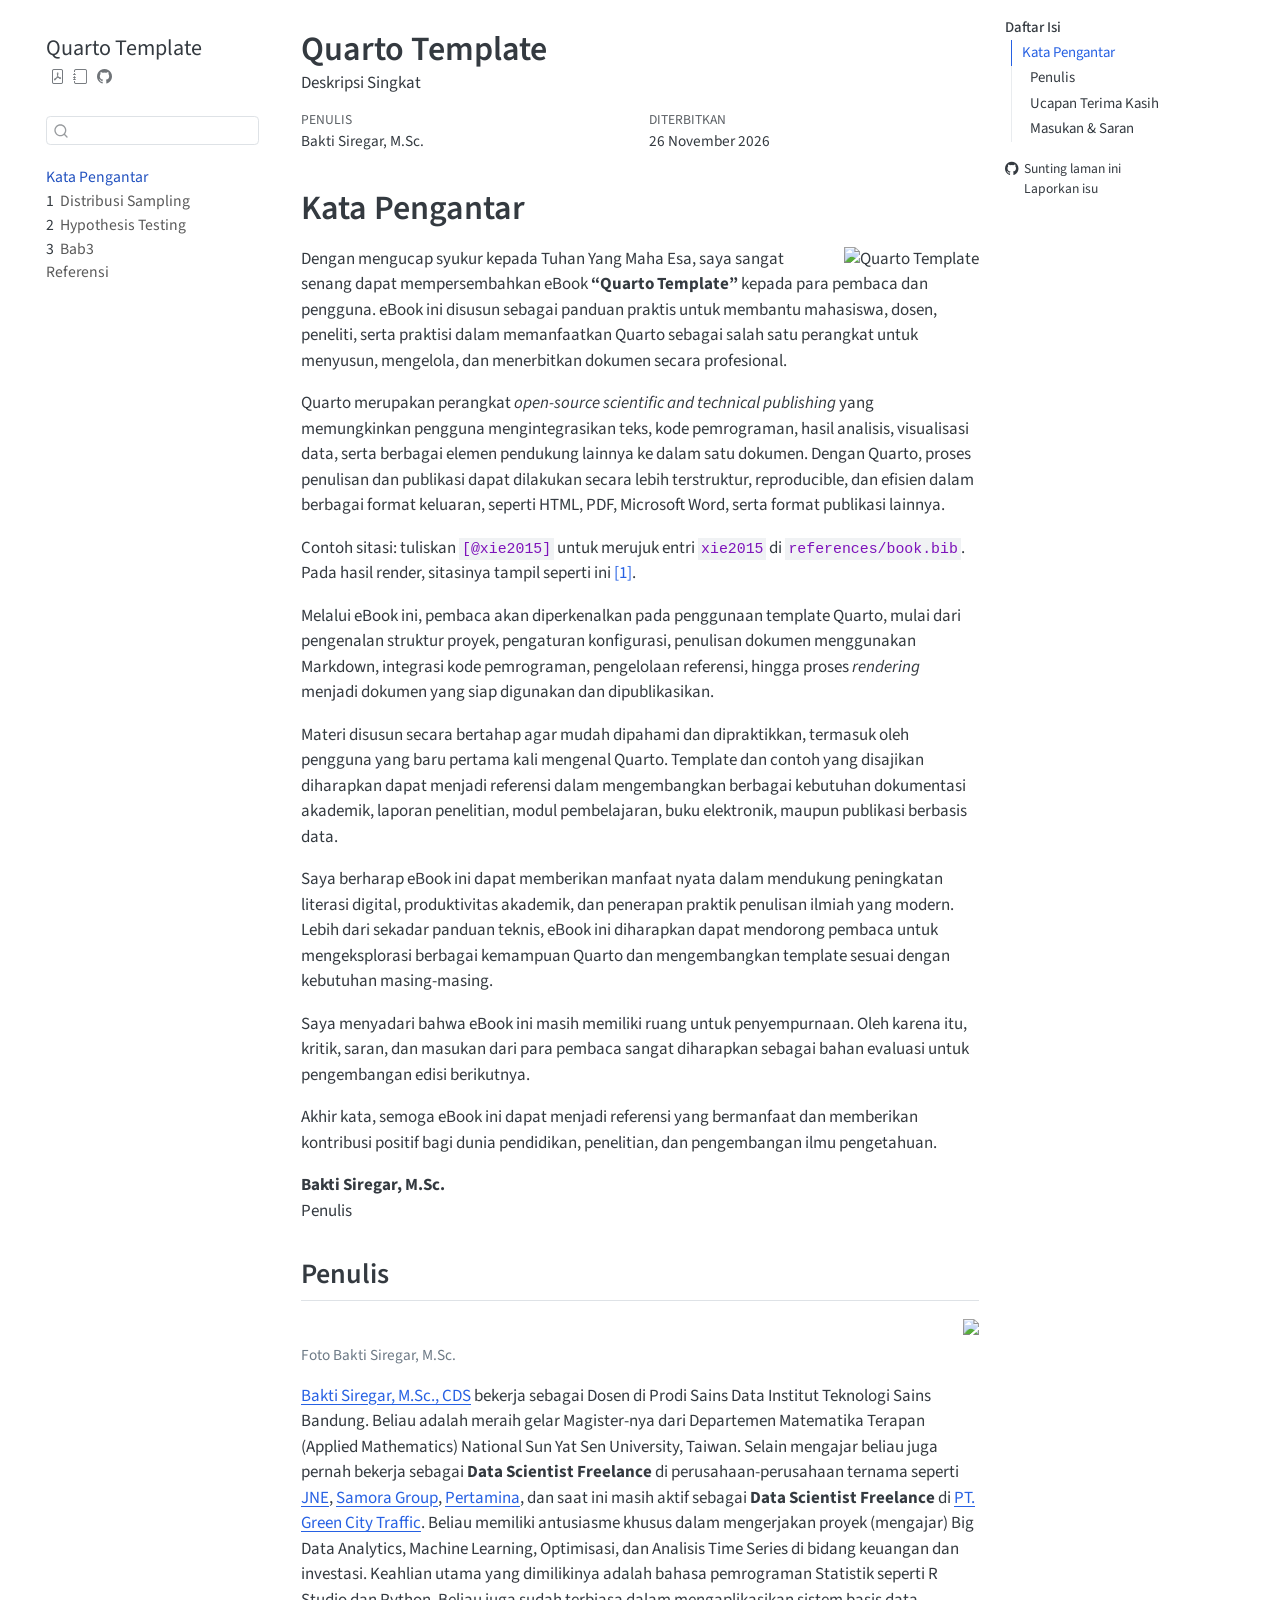
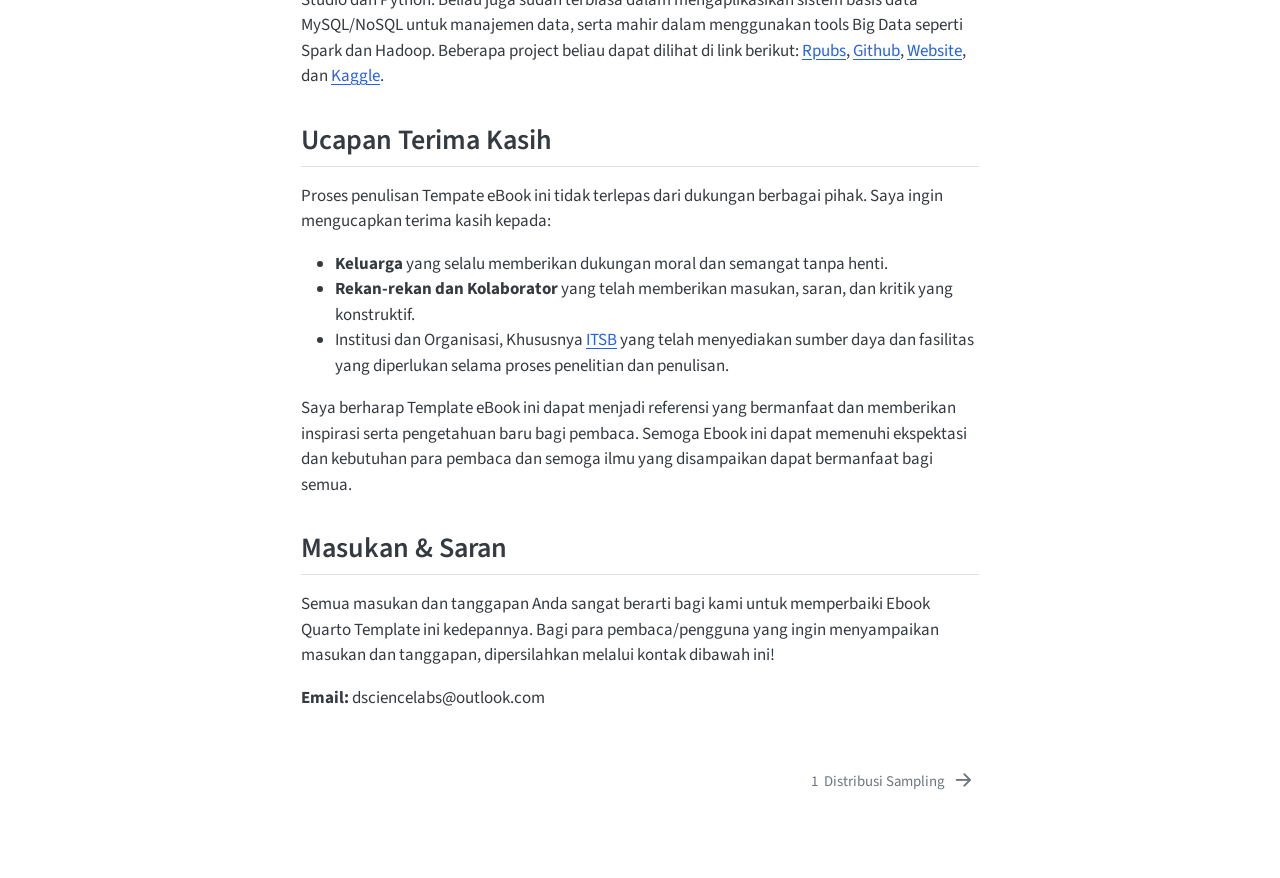
==== docs/index.html @ 347b462e "Update book content" ====
<!DOCTYPE html>
<html xmlns="http://www.w3.org/1999/xhtml" lang="id" xml:lang="id"><head>

<meta charset="utf-8">
<meta name="generator" content="quarto-1.11.9">

<meta name="viewport" content="width=device-width, initial-scale=1.0, user-scalable=yes">

<meta name="author" content="Bakti Siregar, M.Sc.">
<meta name="dcterms.date" content="2026-11-26">
<meta name="description" content="Deskripsi Singkat">

<title>Quarto Template</title>
<style>
/* Default styles provided by pandoc.
** See https://pandoc.org/MANUAL.html#variables-for-html for config info.
*/
span.smallcaps{font-variant: small-caps;}
div.columns{display: flex; gap: 1.5em;}
div.column{flex: auto;}
@media screen {
div.columns{gap: min(4vw, 1.5em);}
div.column{overflow-x: auto;}
}
div.hanging-indent{margin-left: 1.5em; text-indent: -1.5em;}
ul.task-list{list-style: none;}
ul.task-list li input[type="checkbox"] {
  width: 0.8em;
  margin: 0 0.8em 0.2em -1em; /* quarto-specific, see https://github.com/quarto-dev/quarto-cli/issues/4556 */ 
  vertical-align: middle;
}
/* CSS for citations */
div.csl-bib-body { }
div.csl-entry {
  clear: both;
  margin-bottom: 0em;
}
.hanging-indent div.csl-entry {
  margin-left:2em;
  text-indent:-2em;
}
div.csl-left-margin {
  min-width:2em;
  float:left;
}
div.csl-right-inline {
  margin-left:2em;
  padding-left:1em;
}
div.csl-indent {
  margin-left: 2em;
}</style>


<script src="site_libs/quarto-nav/quarto-nav.js"></script>
<script src="site_libs/quarto-nav/headroom.min.js"></script>
<script src="site_libs/clipboard/clipboard.min.js"></script>
<script src="site_libs/quarto-search/autocomplete.umd.js"></script>
<script src="site_libs/quarto-search/fuse.min.js"></script>
<script src="site_libs/quarto-search/quarto-search.js"></script>
<meta name="quarto:offset" content="./">
<link href="./chapters/bab-1.html" rel="next">
<script src="site_libs/quarto-html/quarto.js" type="module"></script>
<script src="site_libs/quarto-html/tabsets/tabsets.js" type="module"></script>
<script src="site_libs/quarto-html/scrollable-regions/scrollable-regions.js" type="module"></script>
<script src="site_libs/quarto-html/popper.min.js"></script>
<script src="site_libs/quarto-html/tippy.umd.min.js"></script>
<script src="site_libs/quarto-html/anchor.min.js"></script>
<link href="site_libs/quarto-html/tippy.css" rel="stylesheet">
<link href="site_libs/quarto-html/quarto-syntax-highlighting-63b5708e65d6cd79cd7618c58d0c21e7.css" rel="stylesheet" id="quarto-text-highlighting-styles">
<script src="site_libs/bootstrap/bootstrap.min.js"></script>
<link href="site_libs/bootstrap/bootstrap-icons.css" rel="stylesheet">
<link href="site_libs/bootstrap/bootstrap-8575377b15774f46c10fa1d7752ca172.min.css" rel="stylesheet" append-hash="true" id="quarto-bootstrap" data-mode="light">
<script id="quarto-search-options" type="application/json">{
  "location": "sidebar",
  "copy-button": false,
  "collapse-after": 3,
  "panel-placement": "start",
  "type": "textbox",
  "limit": 50,
  "keyboard-shortcut": [
    "f",
    "/",
    "s"
  ],
  "show-item-context": false,
  "language": {
    "search-no-results-text": "Tidak ada hasil",
    "search-matching-documents-text": "dokumen cocok",
    "search-copy-link-title": "Salin tautan untuk mencari",
    "search-hide-matches-text": "Sembunyikan kecocokan lainnya",
    "search-more-match-text": "kecocokan lainnya di dokumen ini",
    "search-more-matches-text": "kecocokan lainnya di dokumen ini",
    "search-clear-button-title": "Hapus",
    "search-text-placeholder": "",
    "search-detached-cancel-button-title": "Batal",
    "search-submit-button-title": "Kirim",
    "search-label": "Mencari"
  }
}</script>
<style>html{ scroll-behavior: smooth; }</style>
<meta name="author" content="Bakti Siregar, M.Sc.">


<link rel="stylesheet" href="assets/style.css">
</head>

<body class="nav-sidebar floating quarto-light"><a id="quarto-skip-link" class="visually-hidden-focusable" href="#quarto-document-content">Skip to main content</a>

<div id="quarto-search-results"></div>
  <header id="quarto-header" class="headroom fixed-top">
  <nav class="quarto-secondary-nav" aria-label="Bilah alat">
    <div class="container-fluid d-flex">
      <button type="button" class="quarto-btn-toggle btn" data-bs-toggle="collapse" role="button" data-bs-target=".quarto-sidebar-collapse-item" aria-controls="quarto-sidebar" aria-expanded="false" aria-label="Alihkan bilah sisi" onclick="if (window.quartoToggleHeadroom) { window.quartoToggleHeadroom(); }">
        <i class="bi bi-layout-text-sidebar-reverse"></i>
      </button>
        <nav class="quarto-page-breadcrumbs" aria-label="Jalur"><ol class="breadcrumb"><li class="breadcrumb-item"><a href="./index.html">Kata Pengantar</a></li></ol></nav>
        <a class="flex-grow-1" data-bs-toggle="collapse" data-bs-target=".quarto-sidebar-collapse-item" onclick="if (window.quartoToggleHeadroom) { window.quartoToggleHeadroom(); }">      
        </a>
      <button type="button" class="btn quarto-search-button" aria-label="Mencari" onclick="window.quartoOpenSearch();">
        <i class="bi bi-search"></i>
      </button>
    </div>
  </nav>
</header>
<!-- content -->
<div id="quarto-content" class="quarto-container page-columns page-rows-contents page-layout-article">
<!-- sidebar -->
  <nav id="quarto-sidebar" class="sidebar collapse collapse-horizontal quarto-sidebar-collapse-item sidebar-navigation floating overflow-auto" aria-label="Situs web">
    <div class="pt-lg-2 mt-2 text-left sidebar-header">
    <div class="sidebar-title mb-0 py-0">
      <a href="./">Quarto Template</a> 
        <div class="sidebar-tools-main tools-wide">
    <a href="./Quarto-Template.pdf" title="Pratinjau PDF" class="quarto-navigation-tool px-1" aria-label="Pratinjau PDF"><i class="bi bi-file-pdf"></i></a>
    <a href="./epub-reader.html" title="Pratinjau EPUB" class="quarto-navigation-tool px-1" aria-label="Pratinjau EPUB"><i class="bi bi-journal"></i></a>
    <a href="https://github.com/pakardata1/ebook-template-quarto.git" title="Kode Sumber" class="quarto-navigation-tool px-1" aria-label="Kode Sumber"><i class="bi bi-github"></i></a>
</div>
    </div>
      </div>
        <div class="mt-2 flex-shrink-0 align-items-center">
        <div class="sidebar-search">
        <div id="quarto-search" class="" title="Mencari"></div>
        </div>
        </div>
    <div class="sidebar-menu-container"> 
    <ul class="list-unstyled mt-1">
        <li class="sidebar-item">
  <div class="sidebar-item-container"> 
  <a href="./index.html" class="sidebar-item-text sidebar-link active">
 <span class="menu-text">Kata Pengantar</span></a>
  </div>
</li>
        <li class="sidebar-item">
  <div class="sidebar-item-container"> 
  <a href="./chapters/bab-1.html" class="sidebar-item-text sidebar-link">
 <span class="menu-text"><span class="chapter-number">1</span>&nbsp; <span class="chapter-title">Distribusi Sampling</span></span></a>
  </div>
</li>
        <li class="sidebar-item">
  <div class="sidebar-item-container"> 
  <a href="./chapters/bab-2.html" class="sidebar-item-text sidebar-link">
 <span class="menu-text"><span class="chapter-number">2</span>&nbsp; <span class="chapter-title">Hypothesis Testing</span></span></a>
  </div>
</li>
        <li class="sidebar-item">
  <div class="sidebar-item-container"> 
  <a href="./chapters/bab-3.html" class="sidebar-item-text sidebar-link">
 <span class="menu-text"><span class="chapter-number">3</span>&nbsp; <span class="chapter-title">Bab3</span></span></a>
  </div>
</li>
        <li class="sidebar-item">
  <div class="sidebar-item-container"> 
  <a href="./references/referensi.html" class="sidebar-item-text sidebar-link">
 <span class="menu-text">Referensi</span></a>
  </div>
</li>
    </ul>
    </div>
</nav>
<div id="quarto-sidebar-glass" class="quarto-sidebar-collapse-item" data-bs-toggle="collapse" data-bs-target=".quarto-sidebar-collapse-item"></div>
<!-- margin-sidebar -->
    <div id="quarto-margin-sidebar" class="sidebar margin-sidebar">
        <nav id="TOC" role="doc-toc" aria-labelledby="toc-title" class="toc-active">
    <h2 id="toc-title">Daftar Isi</h2>
   
  <ul>
  <li><a href="#kata-pengantar" id="toc-kata-pengantar" class="nav-link active" data-scroll-target="#kata-pengantar">Kata Pengantar</a>
  <ul class="collapse">
  <li><a href="#penulis" id="toc-penulis" class="nav-link" data-scroll-target="#penulis">Penulis</a></li>
  <li><a href="#ucapan-terima-kasih" id="toc-ucapan-terima-kasih" class="nav-link" data-scroll-target="#ucapan-terima-kasih">Ucapan Terima Kasih</a></li>
  <li><a href="#masukan-saran" id="toc-masukan-saran" class="nav-link" data-scroll-target="#masukan-saran">Masukan &amp; Saran</a></li>
  </ul></li>
  </ul>
<div class="toc-actions"><ul><li><a href="https://github.com/pakardata1/ebook-template-quarto.git/edit/main/index.qmd" class="toc-action"><i class="bi bi-github"></i>Sunting laman ini</a></li><li><a href="https://github.com/pakardata1/ebook-template-quarto.git/issues/new" class="toc-action"><i class="bi empty"></i>Laporkan isu</a></li></ul></div></nav>
    </div>
<!-- main -->
<main class="content" id="quarto-document-content" tabindex="-1">

<header id="title-block-header" class="quarto-title-block default">
<div class="quarto-title">
<h1 class="title">Quarto Template</h1>
</div>

<div>
  <div class="description">
    Deskripsi Singkat
  </div>
</div>


<div class="quarto-title-meta">

    <div>
    <div class="quarto-title-meta-heading">Penulis</div>
    <div class="quarto-title-meta-contents">
             <p>Bakti Siregar, M.Sc. </p>
          </div>
  </div>
    
    <div>
    <div class="quarto-title-meta-heading">Diterbitkan</div>
    <div class="quarto-title-meta-contents">
      <p class="date">26 November 2026</p>
    </div>
  </div>
  
    
  </div>
  


</header>



<section id="kata-pengantar" class="level1 unnumbered">
<h1 class="unnumbered">Kata Pengantar</h1><p><img src="images/Cover.png" title="Quarto Template" class="quarto-cover-image nolightbox img-fluid"></p>
<p>Dengan mengucap syukur kepada Tuhan Yang Maha Esa, saya sangat senang dapat mempersembahkan eBook <strong>“Quarto Template”</strong> kepada para pembaca dan pengguna. eBook ini disusun sebagai panduan praktis untuk membantu mahasiswa, dosen, peneliti, serta praktisi dalam memanfaatkan Quarto sebagai salah satu perangkat untuk menyusun, mengelola, dan menerbitkan dokumen secara profesional.</p>
<p>Quarto merupakan perangkat <em>open-source scientific and technical publishing</em> yang memungkinkan pengguna mengintegrasikan teks, kode pemrograman, hasil analisis, visualisasi data, serta berbagai elemen pendukung lainnya ke dalam satu dokumen. Dengan Quarto, proses penulisan dan publikasi dapat dilakukan secara lebih terstruktur, reproducible, dan efisien dalam berbagai format keluaran, seperti HTML, PDF, Microsoft Word, serta format publikasi lainnya.</p>
<p>Contoh sitasi: tuliskan <code>[@xie2015]</code> untuk merujuk entri <code>xie2015</code> di <code>references/book.bib</code>. Pada hasil render, sitasinya tampil seperti ini <span class="citation" data-cites="xie2015"><a href="references/referensi.html#ref-xie2015" role="doc-biblioref">[1]</a></span>.</p>
<p>Melalui eBook ini, pembaca akan diperkenalkan pada penggunaan template Quarto, mulai dari pengenalan struktur proyek, pengaturan konfigurasi, penulisan dokumen menggunakan Markdown, integrasi kode pemrograman, pengelolaan referensi, hingga proses <em>rendering</em> menjadi dokumen yang siap digunakan dan dipublikasikan.</p>
<p>Materi disusun secara bertahap agar mudah dipahami dan dipraktikkan, termasuk oleh pengguna yang baru pertama kali mengenal Quarto. Template dan contoh yang disajikan diharapkan dapat menjadi referensi dalam mengembangkan berbagai kebutuhan dokumentasi akademik, laporan penelitian, modul pembelajaran, buku elektronik, maupun publikasi berbasis data.</p>
<p>Saya berharap eBook ini dapat memberikan manfaat nyata dalam mendukung peningkatan literasi digital, produktivitas akademik, dan penerapan praktik penulisan ilmiah yang modern. Lebih dari sekadar panduan teknis, eBook ini diharapkan dapat mendorong pembaca untuk mengeksplorasi berbagai kemampuan Quarto dan mengembangkan template sesuai dengan kebutuhan masing-masing.</p>
<p>Saya menyadari bahwa eBook ini masih memiliki ruang untuk penyempurnaan. Oleh karena itu, kritik, saran, dan masukan dari para pembaca sangat diharapkan sebagai bahan evaluasi untuk pengembangan edisi berikutnya.</p>
<p>Akhir kata, semoga eBook ini dapat menjadi referensi yang bermanfaat dan memberikan kontribusi positif bagi dunia pendidikan, penelitian, dan pengembangan ilmu pengetahuan.</p>
<p><strong>Bakti Siregar, M.Sc.</strong><br>
Penulis</p>
<section id="penulis" class="level2">
<h2 class="anchored" data-anchor-id="penulis">Penulis</h2>
<div class="quarto-figure quarto-figure-right">
<figure class="figure">
<p><img src="images/author/Bakti.png" class="author-portrait img-fluid figure-img" style="width:1.5in"></p>
<figcaption>Foto Bakti Siregar, M.Sc.</figcaption>
</figure>
</div>
<p><strong><a href="https://www.linkedin.com/in/dsciencelabs/">Bakti Siregar, M.Sc., CDS</a></strong> bekerja sebagai Dosen di Prodi Sains Data Institut Teknologi Sains Bandung. Beliau adalah meraih gelar Magister-nya dari Departemen Matematika Terapan (Applied Mathematics) National Sun Yat Sen University, Taiwan. Selain mengajar beliau juga pernah bekerja sebagai <strong>Data Scientist Freelance</strong> di perusahaan-perusahaan ternama seperti <a href="https://www.jne.co.id/id/beranda">JNE</a>, <a href="https://www.samoragroup.co.id/home/en">Samora Group</a>, <a href="https://www.pertamina.com/">Pertamina</a>, dan saat ini masih aktif sebagai <strong>Data Scientist Freelance</strong> di <a href="PT. Green City Traffic">PT. Green City Traffic</a>. Beliau memiliki antusiasme khusus dalam mengerjakan proyek (mengajar) Big Data Analytics, Machine Learning, Optimisasi, dan Analisis Time Series di bidang keuangan dan investasi. Keahlian utama yang dimilikinya adalah bahasa pemrograman Statistik seperti R Studio dan Python. Beliau juga sudah terbiasa dalam mengaplikasikan sistem basis data MySQL/NoSQL untuk manajemen data, serta mahir dalam menggunakan tools Big Data seperti Spark dan Hadoop. Beberapa project beliau dapat dilihat di link berikut: <a href="https://rpubs.com/dsciencelabs">Rpubs</a>, <a href="https://github.com/dsciencelabs">Github</a>, <a href="https://dsciencelabs.github.io/web/index.html">Website</a>, dan <a href="https://www.kaggle.com/baktisiregar/code">Kaggle</a>.</p>
</section>
<section id="ucapan-terima-kasih" class="level2">
<h2 class="anchored" data-anchor-id="ucapan-terima-kasih">Ucapan Terima Kasih</h2>
<p>Proses penulisan Tempate eBook ini tidak terlepas dari dukungan berbagai pihak. Saya ingin mengucapkan terima kasih kepada:</p>
<ul>
<li><strong>Keluarga</strong> yang selalu memberikan dukungan moral dan semangat tanpa henti.</li>
<li><strong>Rekan-rekan dan Kolaborator</strong> yang telah memberikan masukan, saran, dan kritik yang konstruktif.</li>
<li>Institusi dan Organisasi, Khususnya <strong><a href="https://itsb.ac.id/">ITSB</a></strong> yang telah menyediakan sumber daya dan fasilitas yang diperlukan selama proses penelitian dan penulisan.</li>
</ul>
<p>Saya berharap Template eBook ini dapat menjadi referensi yang bermanfaat dan memberikan inspirasi serta pengetahuan baru bagi pembaca. Semoga Ebook ini dapat memenuhi ekspektasi dan kebutuhan para pembaca dan semoga ilmu yang disampaikan dapat bermanfaat bagi semua.</p>
</section>
<section id="masukan-saran" class="level2">
<h2 class="anchored" data-anchor-id="masukan-saran">Masukan &amp; Saran</h2>
<p>Semua masukan dan tanggapan Anda sangat berarti bagi kami untuk memperbaiki Ebook Quarto Template ini kedepannya. Bagi para pembaca/pengguna yang ingin menyampaikan masukan dan tanggapan, dipersilahkan melalui kontak dibawah ini!</p>
<p><strong>Email:</strong> dsciencelabs@outlook.com</p>


<div id="refs" class="references csl-bib-body" data-entry-spacing="0" role="list" style="display: none">
<div id="ref-xie2015" class="csl-entry" role="listitem">
<div class="csl-left-margin">[1] </div><div class="csl-right-inline">Y. Xie, <em><a href="http://yihui.name/knitr/">Dynamic Documents with <span>R</span> and knitr</a></em>, 2nd ed. Boca Raton, Florida: Chapman; Hall/CRC, 2015.</div>
</div>
</div>
</section>
</section>

</main> <!-- /main -->
<script>

document.querySelectorAll('a[href^="http://"], a[href^="https://"]').forEach((link) => {

  if (link.classList.contains("quarto-navigation-tool")) {

    return;

  }



  window.tippy(link, {

    content: link.href,

    placement: "top",

    maxWidth: 480,

  });

});

</script>

<script id="quarto-html-after-body" type="application/javascript">
  window.document.addEventListener("DOMContentLoaded", function (event) {
    const icon = "";
    const anchorJS = new window.AnchorJS();
    anchorJS.options = {
      placement: 'right',
      icon: icon
    };
    anchorJS.add('.anchored');
    const isCodeAnnotation = (el) => {
      for (const clz of el.classList) {
        if (clz.startsWith('code-annotation-')) {                     
          return true;
        }
      }
      return false;
    }
    const onCopySuccess = function(e) {
      // button target
      const button = e.trigger;
      // don't keep focus
      button.blur();
      // flash "checked"
      button.classList.add('code-copy-button-checked');
      var currentTitle = button.getAttribute("title");
      button.setAttribute("title", "Disalin!");
      let tooltip;
      if (window.bootstrap) {
        button.setAttribute("data-bs-toggle", "tooltip");
        button.setAttribute("data-bs-placement", "left");
        button.setAttribute("data-bs-title", "Disalin!");
        tooltip = new bootstrap.Tooltip(button, 
          { trigger: "manual", 
            customClass: "code-copy-button-tooltip",
            offset: [0, -8]});
        tooltip.show();    
      }
      setTimeout(function() {
        if (tooltip) {
          tooltip.hide();
          button.removeAttribute("data-bs-title");
          button.removeAttribute("data-bs-toggle");
          button.removeAttribute("data-bs-placement");
        }
        button.setAttribute("title", currentTitle);
        button.classList.remove('code-copy-button-checked');
      }, 1000);
      // clear code selection
      e.clearSelection();
    }
    const getTextToCopy = function(trigger) {
      const outerScaffold = trigger.parentElement.cloneNode(true);
      const codeEl = outerScaffold.querySelector('code');
      for (const childEl of codeEl.children) {
        if (isCodeAnnotation(childEl)) {
          childEl.remove();
        }
      }
      return codeEl.innerText;
    }
    const clipboard = new window.ClipboardJS('.code-copy-button:not([data-in-quarto-modal])', {
      text: getTextToCopy
    });
    clipboard.on('success', onCopySuccess);
    if (window.document.getElementById('quarto-embedded-source-code-modal')) {
      const clipboardModal = new window.ClipboardJS('.code-copy-button[data-in-quarto-modal]', {
        text: getTextToCopy,
        container: window.document.getElementById('quarto-embedded-source-code-modal')
      });
      clipboardModal.on('success', onCopySuccess);
    }
      var localhostRegex = new RegExp(/^(?:http|https):\/\/localhost\:?[0-9]*\//);
      var mailtoRegex = new RegExp(/^mailto:/);
        var filterRegex = new RegExp('/' + window.location.host + '/');
      const newWindowLabel = "(opens in a new tab)";
      const newWindowNoteId = "quarto-ext-newwindow-label";
      // Links reference one hidden label through aria-describedby, so the
      // announcement never changes their accessible name.
      var describeNewWindow = (link) => {
        if (!window.document.getElementById(newWindowNoteId)) {
          var newWindowNote = window.document.createElement("span");
          newWindowNote.id = newWindowNoteId;
          newWindowNote.hidden = true;
          newWindowNote.textContent = newWindowLabel;
          window.document.body.appendChild(newWindowNote);
        }
        var describedBy = (link.getAttribute("aria-describedby") || "").split(/\s+/).filter(Boolean);
        if (!describedBy.includes(newWindowNoteId)) {
          describedBy.push(newWindowNoteId);
          link.setAttribute("aria-describedby", describedBy.join(" "));
        }
      }
      var isInternal = (href) => {
          return filterRegex.test(href) || localhostRegex.test(href) || mailtoRegex.test(href);
      }
      // Inspect non-navigation links and adorn them if external
      window.quartoDecorateExternalLinks = function (root) {
     var links = (root || window.document).querySelectorAll('a[href]:not(.nav-link):not(.navbar-brand):not(.toc-action):not(.sidebar-link):not(.sidebar-item-toggle):not(.pagination-link):not(.no-external):not([aria-hidden]):not(.dropdown-item):not(.quarto-navigation-tool):not(.about-link)');
      for (var i=0; i<links.length; i++) {
        const link = links[i];
        if (!isInternal(link.href)) {
          // undo the damage that might have been done by quarto-nav.js in the case of
          // links that we want to consider external
          if (link.dataset.originalHref !== undefined) {
            link.href = link.dataset.originalHref;
          }
            // target, if specified
            link.setAttribute("target", "_blank");
            if (link.getAttribute("rel") === null) {
              link.setAttribute("rel", "noopener");
            }
            describeNewWindow(link);
          if (!link.classList.contains('no-external-icon')) {
          }
        }
      }
      };
      window.quartoDecorateExternalLinks(window.document);
    // Esc closes the popup (WCAG 1.4.13) and focus leaving both trigger and
    // popup closes it (WCAG 2.4.11); tippy handles neither for interactive popups.
    const hideOnEscAndFocusOut = {
      name: 'hideOnEscAndFocusOut',
      defaultValue: true,
      fn(instance) {
        const dismiss = () => {
          // A show scheduled by the trigger delay would otherwise reopen it
          instance.clearDelayTimeouts();
          instance.hide();
        };
        const onKeyDown = (event) => {
          if (event.key !== 'Escape') {
            return;
          }
          // Keep Esc from also reaching page handlers (e.g. reveal.js overview),
          // except an open reveal.js slide menu, which Esc should close too.
          // The menu handles keys only when its keyboard option is on.
          const menuHandlesEsc = window.Reveal?.getPlugin?.('menu')?.isOpen() &&
            window.Reveal.getConfig().menu?.keyboard !== false;
          if (!menuHandlesEsc) {
            event.stopPropagation();
          }
          if (instance.popper.contains(window.document.activeElement)) {
            // Disabled while refocusing so the focus trigger does not reopen it
            instance.disable();
            instance.reference.focus();
            instance.enable();
          }
          dismiss();
        };
        const onFocusOut = (event) => {
          const target = event.relatedTarget;
          if (target && !instance.reference.contains(target) &&
              !instance.popper.contains(target)) {
            dismiss();
          }
        };
        // On the trigger too: a click trigger (code-annotations: select) has no
        // blur handling. Attached for the instance's lifetime so leaving the
        // trigger also cancels a show still pending on the trigger delay.
        instance.reference.addEventListener('focusout', onFocusOut);
        return {
          onShow() {
            window.document.addEventListener('keydown', onKeyDown, true);
            instance.popper.addEventListener('focusout', onFocusOut);
          },
          onHide() {
            window.document.removeEventListener('keydown', onKeyDown, true);
            instance.popper.removeEventListener('focusout', onFocusOut);
          },
          onDestroy() {
            instance.reference.removeEventListener('focusout', onFocusOut);
          },
        };
      },
    };
    function tippyHover(el, contentFn, onTriggerFn, onUntriggerFn) {
      const config = {
        allowHTML: true,
        maxWidth: 500,
        delay: 100,
        arrow: false,
        appendTo: function(el) {
            return el.parentElement;
        },
        interactive: true,
        interactiveBorder: 10,
        theme: 'quarto',
        placement: 'bottom-start',
        plugins: [hideOnEscAndFocusOut],
      };
      if (contentFn) {
        config.content = contentFn;
      }
      if (onTriggerFn) {
        config.onTrigger = onTriggerFn;
      }
      if (onUntriggerFn) {
        config.onUntrigger = onUntriggerFn;
      }
      window.tippy(el, config); 
    }
    const noterefs = window.document.querySelectorAll('a[role="doc-noteref"]');
    for (var i=0; i<noterefs.length; i++) {
      const ref = noterefs[i];
      tippyHover(ref, function() {
        // use id or data attribute instead here
        let href = ref.getAttribute('data-footnote-href') || ref.getAttribute('href');
        try { href = new URL(href).hash; } catch {}
        const id = href.replace(/^#\/?/, "");
        const note = window.document.getElementById(id);
        if (note) {
          return note.innerHTML;
        } else {
          return "";
        }
      });
    }
    const xrefs = window.document.querySelectorAll('a.quarto-xref');
    const processXRef = (id, note) => {
      // Strip column container classes
      const stripColumnClz = (el) => {
        el.classList.remove("page-full", "page-columns");
        if (el.children) {
          for (const child of el.children) {
            stripColumnClz(child);
          }
        }
      }
      stripColumnClz(note)
      if (id === null || id.startsWith('sec-')) {
        // Special case sections, only their first couple elements
        const container = document.createElement("div");
        if (note.children && note.children.length > 2) {
          container.appendChild(note.children[0].cloneNode(true));
          for (let i = 1; i < note.children.length; i++) {
            const child = note.children[i];
            if (child.tagName === "P" && child.innerText === "") {
              continue;
            } else {
              container.appendChild(child.cloneNode(true));
              break;
            }
          }
          if (window.Quarto?.typesetMath) {
            window.Quarto.typesetMath(container);
          }
          return container.innerHTML
        } else {
          if (window.Quarto?.typesetMath) {
            window.Quarto.typesetMath(note);
          }
          return note.innerHTML;
        }
      } else {
        // Remove any anchor links if they are present
        const anchorLink = note.querySelector('a.anchorjs-link');
        if (anchorLink) {
          anchorLink.remove();
        }
        if (window.Quarto?.typesetMath) {
          window.Quarto.typesetMath(note);
        }
        if (note.classList.contains("callout")) {
          return note.outerHTML;
        } else {
          return note.innerHTML;
        }
      }
    }
    for (var i=0; i<xrefs.length; i++) {
      const xref = xrefs[i];
      tippyHover(xref, undefined, function(instance) {
        instance.disable();
        let url = xref.getAttribute('href');
        let hash = undefined; 
        if (url.startsWith('#')) {
          hash = url;
        } else {
          try { hash = new URL(url).hash; } catch {}
        }
        if (hash) {
          const id = hash.replace(/^#\/?/, "");
          const note = window.document.getElementById(id);
          if (note !== null) {
            try {
              const html = processXRef(id, note.cloneNode(true));
              instance.setContent(html);
            } finally {
              instance.enable();
              instance.show();
            }
          } else {
            // See if we can fetch this
            fetch(url.split('#')[0])
            .then(res => res.text())
            .then(html => {
              const parser = new DOMParser();
              const htmlDoc = parser.parseFromString(html, "text/html");
              const note = htmlDoc.getElementById(id);
              if (note !== null) {
                const html = processXRef(id, note);
                instance.setContent(html);
              } 
            }).finally(() => {
              instance.enable();
              instance.show();
            });
          }
        } else {
          // See if we can fetch a full url (with no hash to target)
          // This is a special case and we should probably do some content thinning / targeting
          fetch(url)
          .then(res => res.text())
          .then(html => {
            const parser = new DOMParser();
            const htmlDoc = parser.parseFromString(html, "text/html");
            const note = htmlDoc.querySelector('main.content');
            if (note !== null) {
              // This should only happen for chapter cross references
              // (since there is no id in the URL)
              // remove the first header
              if (note.children.length > 0 && note.children[0].tagName === "HEADER") {
                note.children[0].remove();
              }
              const html = processXRef(null, note);
              instance.setContent(html);
            } 
          }).finally(() => {
            instance.enable();
            instance.show();
          });
        }
      }, function(instance) {
      });
    }
        let selectedAnnoteEl;
        const selectorForAnnotation = ( cell, annotation) => {
          let cellAttr = 'data-code-cell="' + cell + '"';
          let lineAttr = 'data-code-annotation="' +  annotation + '"';
          const selector = 'span[' + cellAttr + '][' + lineAttr + ']';
          return selector;
        }
        const selectCodeLines = (annoteEl) => {
          const doc = window.document;
          const targetCell = annoteEl.getAttribute("data-target-cell");
          const targetAnnotation = annoteEl.getAttribute("data-target-annotation");
          const annoteSpan = window.document.querySelector(selectorForAnnotation(targetCell, targetAnnotation));
          const lines = annoteSpan.getAttribute("data-code-lines").split(",");
          const lineIds = lines.map((line) => {
            return targetCell + "-" + line;
          })
          // Each band is positioned against its own containing block, which is
          // not the offsetParent of the lines, so place it from client rects.
          const placeBand = (band, firstEl, lastEl, codeBlock) => {
            const container = band.offsetParent;
            if (container === null) {
              return;
            }
            const containerRect = container.getBoundingClientRect();
            // Reveal.js scales slides with a transform, so convert client
            // pixels back to the CSS pixels of the container.
            const scale = containerRect.height / container.offsetHeight || 1;
            const firstRect = firstEl.getBoundingClientRect();
            const lastRect = lastEl.getBoundingClientRect();
            const top = (firstRect.top - containerRect.top) / scale - container.clientTop + container.scrollTop;
            const height = (lastRect.bottom - firstRect.top) / scale;
            band.style.top = top - 2 + "px";
            band.style.height = height + 4 + "px";
            if (codeBlock) {
              // Without the copy button wrapper, the containing block is wider
              // than the code block, so span the code block explicitly.
              const blockRect = codeBlock.getBoundingClientRect();
              band.style.left = (blockRect.left - containerRect.left) / scale - container.clientLeft + container.scrollLeft + "px";
              band.style.width = blockRect.width / scale + "px";
            }
          };
          if (lineIds.length > 0) {
            const el = window.document.getElementById(lineIds[0]);
            const lastEl = window.document.getElementById(lineIds[lineIds.length - 1]);
            const parent = el.parentElement.parentElement;
            // cook up a div (if necessary) and position it
            let div = window.document.getElementById("code-annotation-line-highlight");
            if (div === null) {
              div = window.document.createElement("div");
              div.setAttribute("id", "code-annotation-line-highlight");
              div.style.position = 'absolute';
              parent.appendChild(div);
            }
            placeBand(div, el, lastEl, parent.closest("div.sourceCode") || parent);
            let gutterDiv = window.document.getElementById("code-annotation-line-highlight-gutter");
            if (gutterDiv === null) {
              gutterDiv = window.document.createElement("div");
              gutterDiv.setAttribute("id", "code-annotation-line-highlight-gutter");
              gutterDiv.style.position = 'absolute';
              const codeCell = window.document.getElementById(targetCell);
              const gutter = codeCell.querySelector('.code-annotation-gutter');
              gutter.appendChild(gutterDiv);
            }
            placeBand(gutterDiv, el, lastEl);
            selectedAnnoteEl = annoteEl;
          }
        };
        const unselectCodeLines = () => {
          const elementsIds = ["code-annotation-line-highlight", "code-annotation-line-highlight-gutter"];
          elementsIds.forEach((elId) => {
            const div = window.document.getElementById(elId);
            if (div) {
              div.remove();
            }
          });
          selectedAnnoteEl = undefined;
        };
          // Handle positioning of the toggle
      window.addEventListener(
        "resize",
        throttle(() => {
          elRect = undefined;
          if (selectedAnnoteEl) {
            selectCodeLines(selectedAnnoteEl);
          }
        }, 10)
      );
      function throttle(fn, ms) {
      let throttle = false;
      let timer;
        return (...args) => {
          if(!throttle) { // first call gets through
              fn.apply(this, args);
              throttle = true;
          } else { // all the others get throttled
              if(timer) clearTimeout(timer); // cancel #2
              timer = setTimeout(() => {
                fn.apply(this, args);
                timer = throttle = false;
              }, ms);
          }
        };
      }
        // Attach click handler to the DT
        const annoteDls = window.document.querySelectorAll('dt[data-target-cell]');
        for (const annoteDlNode of annoteDls) {
          annoteDlNode.addEventListener('click', (event) => {
            const clickedEl = event.target;
            if (clickedEl !== selectedAnnoteEl) {
              unselectCodeLines();
              const activeEl = window.document.querySelector('dt[data-target-cell].code-annotation-active');
              if (activeEl) {
                activeEl.classList.remove('code-annotation-active');
              }
              selectCodeLines(clickedEl);
              clickedEl.classList.add('code-annotation-active');
            } else {
              // Unselect the line
              unselectCodeLines();
              clickedEl.classList.remove('code-annotation-active');
            }
          });
        }
    const findCites = (el) => {
      const parentEl = el.parentElement;
      if (parentEl) {
        const cites = parentEl.dataset.cites;
        if (cites) {
          return {
            el,
            cites: cites.split(' ')
          };
        } else {
          return findCites(el.parentElement)
        }
      } else {
        return undefined;
      }
    };
    var bibliorefs = window.document.querySelectorAll('a[role="doc-biblioref"]');
    for (var i=0; i<bibliorefs.length; i++) {
      const ref = bibliorefs[i];
      const citeInfo = findCites(ref);
      if (citeInfo) {
        tippyHover(citeInfo.el, function() {
          var popup = window.document.createElement('div');
          citeInfo.cites.forEach(function(cite) {
            var citeDiv = window.document.createElement('div');
            citeDiv.classList.add('hanging-indent');
            citeDiv.classList.add('csl-entry');
            var biblioDiv = window.document.getElementById('ref-' + cite);
            if (biblioDiv) {
              citeDiv.innerHTML = biblioDiv.innerHTML;
            }
            popup.appendChild(citeDiv);
          });
          return popup.innerHTML;
        });
      }
    }
  });
  </script>
  <script type="application/javascript">
  window.quartoScrollableRegionsLabels = {"code":"Kode yang dapat digulir","output":"Keluaran yang dapat digulir"};
  </script>
<nav class="page-navigation" aria-label="Halaman">
  <div class="nav-page nav-page-previous">
  </div>
  <div class="nav-page nav-page-next">
      <a href="./chapters/bab-1.html" class="pagination-link" aria-label="Distribusi Sampling">
        <span class="nav-page-text"><span class="chapter-number">1</span>&nbsp; <span class="chapter-title">Distribusi Sampling</span></span> <i class="bi bi-arrow-right-short"></i>
      </a>
  </div>
</nav>
</div> <!-- /content -->




<footer class="footer"><div class="nav-footer"><div class="nav-footer-center"><div class="toc-actions d-sm-block d-md-none"><ul><li><a href="https://github.com/pakardata1/ebook-template-quarto.git/edit/main/index.qmd" class="toc-action"><i class="bi bi-github"></i>Sunting laman ini</a></li><li><a href="https://github.com/pakardata1/ebook-template-quarto.git/issues/new" class="toc-action"><i class="bi empty"></i>Laporkan isu</a></li></ul></div></div></div></footer><script src="site_libs/quarto-html/zenscroll-min.js"></script>
</body></html>
---- docs/site_libs/quarto-html/quarto-syntax-highlighting-63b5708e65d6cd79cd7618c58d0c21e7.css ----
/* quarto syntax highlight colors */
:root {
  --quarto-hl-ot-color: #003B4F;
  --quarto-hl-at-color: #657422;
  --quarto-hl-ss-color: #20794D;
  --quarto-hl-an-color: #5E5E5E;
  --quarto-hl-fu-color: #4758AB;
  --quarto-hl-st-color: #20794D;
  --quarto-hl-cf-color: #003B4F;
  --quarto-hl-op-color: #5E5E5E;
  --quarto-hl-er-color: #AD0000;
  --quarto-hl-bn-color: #AD0000;
  --quarto-hl-al-color: #AD0000;
  --quarto-hl-va-color: #111111;
  --quarto-hl-bu-color: inherit;
  --quarto-hl-ex-color: inherit;
  --quarto-hl-pp-color: #AD0000;
  --quarto-hl-in-color: #5E5E5E;
  --quarto-hl-vs-color: #20794D;
  --quarto-hl-wa-color: #5E5E5E;
  --quarto-hl-do-color: #5E5E5E;
  --quarto-hl-im-color: #00769E;
  --quarto-hl-ch-color: #20794D;
  --quarto-hl-dt-color: #AD0000;
  --quarto-hl-fl-color: #AD0000;
  --quarto-hl-co-color: #5E5E5E;
  --quarto-hl-cv-color: #5E5E5E;
  --quarto-hl-cn-color: #8f5902;
  --quarto-hl-sc-color: #5E5E5E;
  --quarto-hl-dv-color: #AD0000;
  --quarto-hl-kw-color: #003B4F;
}

/* other quarto variables */
:root {
  --quarto-font-monospace: SFMono-Regular, Menlo, Monaco, Consolas, "Liberation Mono", "Courier New", monospace;
}

/* syntax highlight based on Pandoc's rules */
pre > code.sourceCode > span {
  color: #003B4F;
}

code.sourceCode > span {
  color: #003B4F;
}

div.sourceCode,
div.sourceCode pre.sourceCode {
  color: #003B4F;
}

/* Normal */
code span {
  color: #003B4F;
}

/* Alert */
code span.al {
  color: #AD0000;
  font-style: inherit;
}

/* Annotation */
code span.an {
  color: #5E5E5E;
  font-style: inherit;
}

/* Attribute */
code span.at {
  color: #657422;
  font-style: inherit;
}

/* BaseN */
code span.bn {
  color: #AD0000;
  font-style: inherit;
}

/* BuiltIn */
code span.bu {
  font-style: inherit;
}

/* ControlFlow */
code span.cf {
  color: #003B4F;
  font-weight: bold;
  font-style: inherit;
}

/* Char */
code span.ch {
  color: #20794D;
  font-style: inherit;
}

/* Constant */
code span.cn {
  color: #8f5902;
  font-style: inherit;
}

/* Comment */
code span.co {
  color: #5E5E5E;
  font-style: inherit;
}

/* CommentVar */
code span.cv {
  color: #5E5E5E;
  font-style: italic;
}

/* Documentation */
code span.do {
  color: #5E5E5E;
  font-style: italic;
}

/* DataType */
code span.dt {
  color: #AD0000;
  font-style: inherit;
}

/* DecVal */
code span.dv {
  color: #AD0000;
  font-style: inherit;
}

/* Error */
code span.er {
  color: #AD0000;
  font-style: inherit;
}

/* Extension */
code span.ex {
  font-style: inherit;
}

/* Float */
code span.fl {
  color: #AD0000;
  font-style: inherit;
}

/* Function */
code span.fu {
  color: #4758AB;
  font-style: inherit;
}

/* Import */
code span.im {
  color: #00769E;
  font-style: inherit;
}

/* Information */
code span.in {
  color: #5E5E5E;
  font-style: inherit;
}

/* Keyword */
code span.kw {
  color: #003B4F;
  font-weight: bold;
  font-style: inherit;
}

/* Operator */
code span.op {
  color: #5E5E5E;
  font-style: inherit;
}

/* Other */
code span.ot {
  color: #003B4F;
  font-style: inherit;
}

/* Preprocessor */
code span.pp {
  color: #AD0000;
  font-style: inherit;
}

/* SpecialChar */
code span.sc {
  color: #5E5E5E;
  font-style: inherit;
}

/* SpecialString */
code span.ss {
  color: #20794D;
  font-style: inherit;
}

/* String */
code span.st {
  color: #20794D;
  font-style: inherit;
}

/* Variable */
code span.va {
  color: #111111;
  font-style: inherit;
}

/* VerbatimString */
code span.vs {
  color: #20794D;
  font-style: inherit;
}

/* Warning */
code span.wa {
  color: #5E5E5E;
  font-style: italic;
}

.prevent-inlining {
  content: "</";
}

/*# sourceMappingURL=054cc16b9e9817627be6994582d2ffb5.css.map */
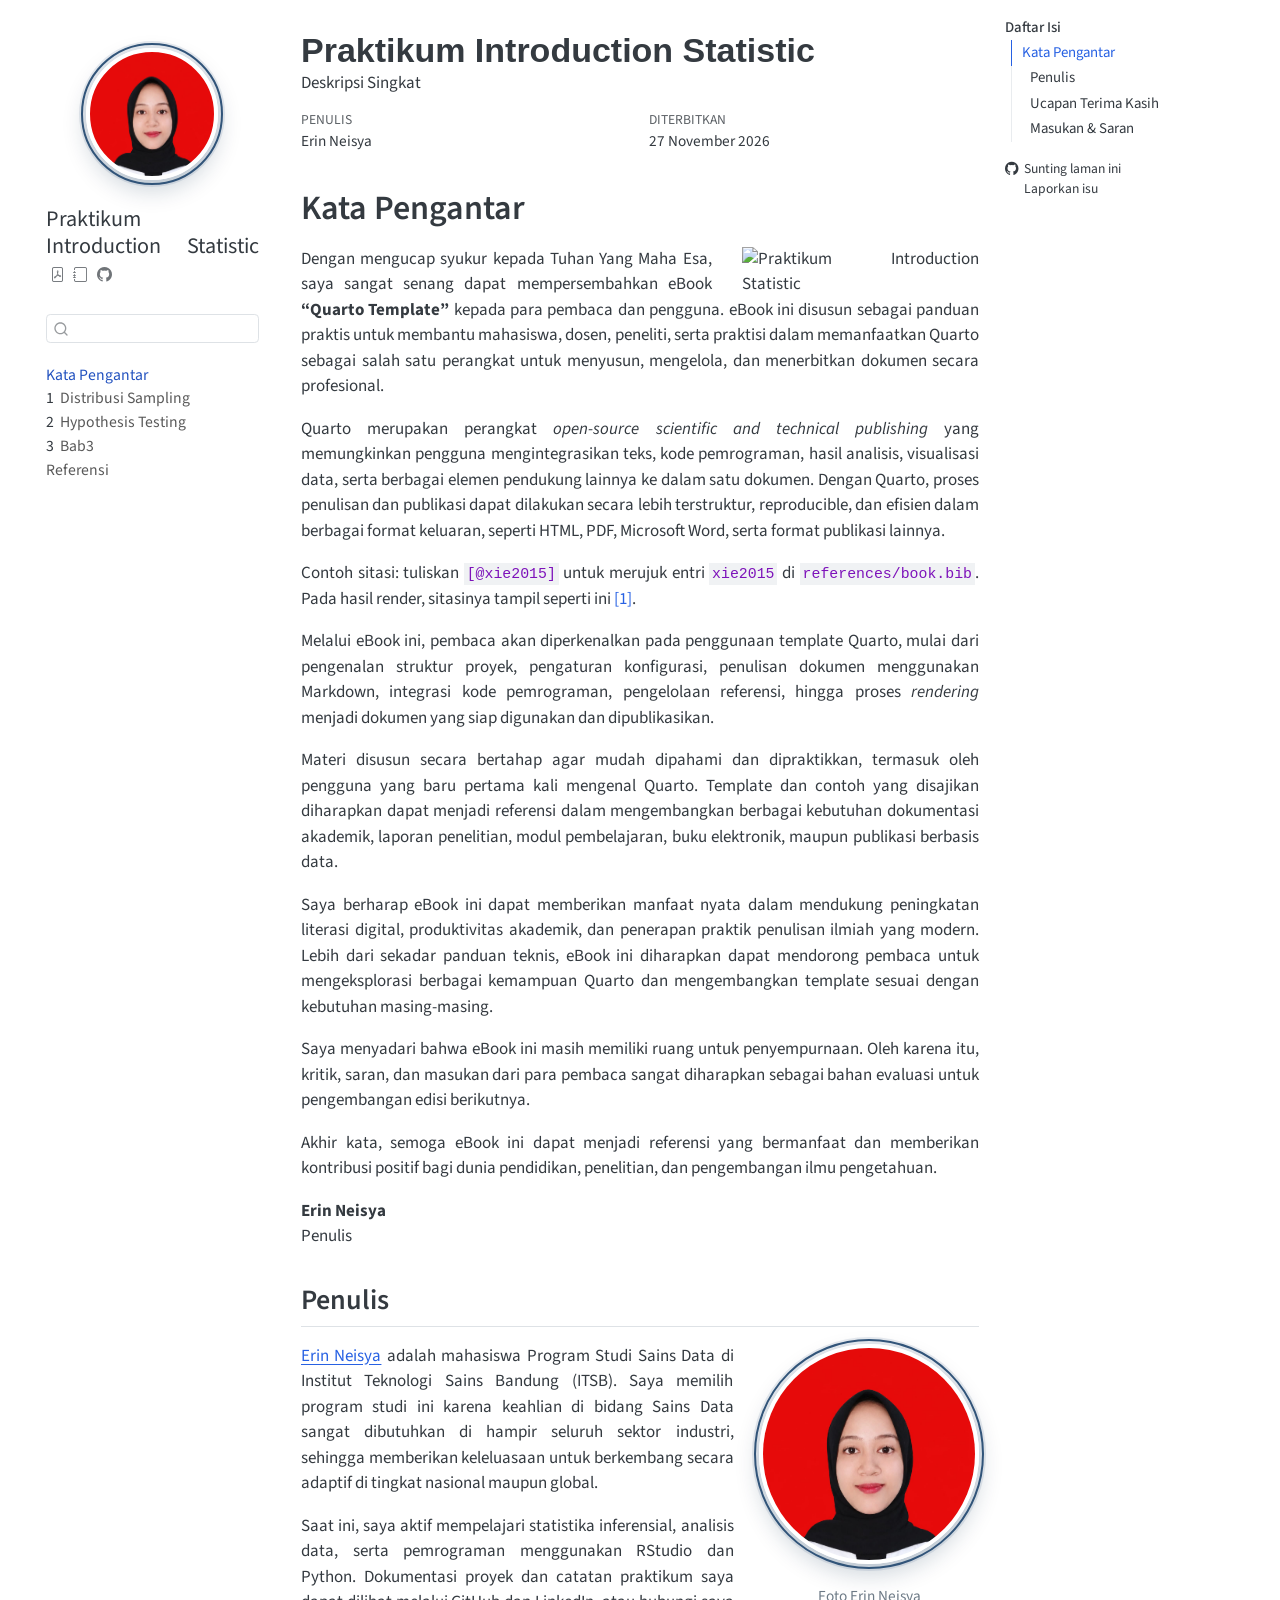
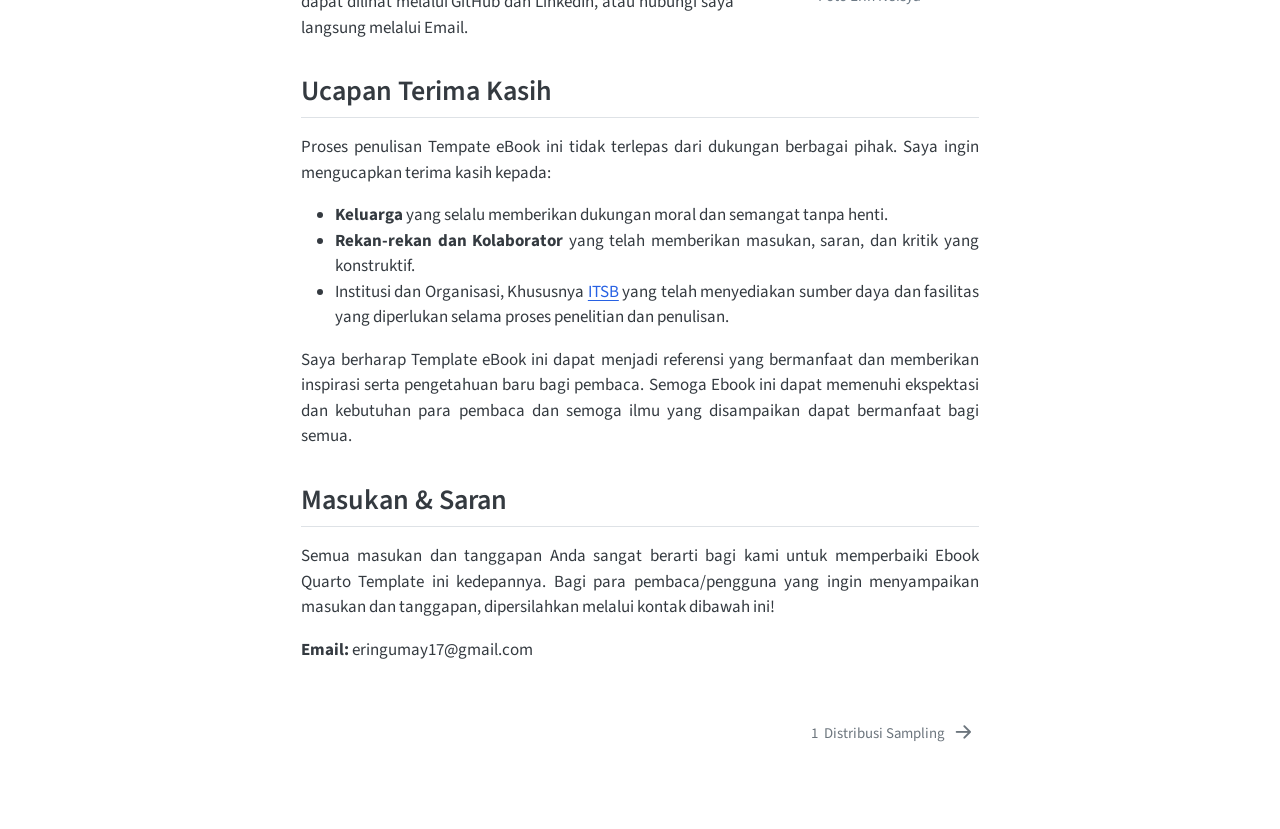
==== commit 28c9ad0a: "Update book content" ====
--- a/docs/index.html
+++ b/docs/index.html
@@ -6,11 +6,11 @@
 
 <meta name="viewport" content="width=device-width, initial-scale=1.0, user-scalable=yes">
 
-<meta name="author" content="Bakti Siregar, M.Sc.">
-<meta name="dcterms.date" content="2026-11-26">
+<meta name="author" content="Erin Neisya">
+<meta name="dcterms.date" content="2026-11-27">
 <meta name="description" content="Deskripsi Singkat">
 
-<title>Quarto Template</title>
+<title>Praktikum Introduction Statistic</title>
 <style>
 /* Default styles provided by pandoc.
 ** See https://pandoc.org/MANUAL.html#variables-for-html for config info.
@@ -99,7 +99,7 @@
   }
 }</script>
 <style>html{ scroll-behavior: smooth; }</style>
-<meta name="author" content="Bakti Siregar, M.Sc.">
+<meta name="author" content="Erin Neisya">
 
 
 <link rel="stylesheet" href="assets/style.css">
@@ -129,11 +129,11 @@
   <nav id="quarto-sidebar" class="sidebar collapse collapse-horizontal quarto-sidebar-collapse-item sidebar-navigation floating overflow-auto" aria-label="Situs web">
     <div class="pt-lg-2 mt-2 text-left sidebar-header">
     <div class="sidebar-title mb-0 py-0">
-      <a href="./">Quarto Template</a> 
+      <a href="./">Praktikum Introduction Statistic</a> 
         <div class="sidebar-tools-main tools-wide">
     <a href="./Quarto-Template.pdf" title="Pratinjau PDF" class="quarto-navigation-tool px-1" aria-label="Pratinjau PDF"><i class="bi bi-file-pdf"></i></a>
     <a href="./epub-reader.html" title="Pratinjau EPUB" class="quarto-navigation-tool px-1" aria-label="Pratinjau EPUB"><i class="bi bi-journal"></i></a>
-    <a href="https://github.com/pakardata1/ebook-template-quarto.git" title="Kode Sumber" class="quarto-navigation-tool px-1" aria-label="Kode Sumber"><i class="bi bi-github"></i></a>
+    <a href="https://github.com/nsyaa1712/Quarto-Template-.git" title="Kode Sumber" class="quarto-navigation-tool px-1" aria-label="Kode Sumber"><i class="bi bi-github"></i></a>
 </div>
     </div>
       </div>
@@ -191,14 +191,14 @@
   <li><a href="#masukan-saran" id="toc-masukan-saran" class="nav-link" data-scroll-target="#masukan-saran">Masukan &amp; Saran</a></li>
   </ul></li>
   </ul>
-<div class="toc-actions"><ul><li><a href="https://github.com/pakardata1/ebook-template-quarto.git/edit/main/index.qmd" class="toc-action"><i class="bi bi-github"></i>Sunting laman ini</a></li><li><a href="https://github.com/pakardata1/ebook-template-quarto.git/issues/new" class="toc-action"><i class="bi empty"></i>Laporkan isu</a></li></ul></div></nav>
+<div class="toc-actions"><ul><li><a href="https://github.com/nsyaa1712/Quarto-Template-.git/edit/main/index.qmd" class="toc-action"><i class="bi bi-github"></i>Sunting laman ini</a></li><li><a href="https://github.com/nsyaa1712/Quarto-Template-.git/issues/new" class="toc-action"><i class="bi empty"></i>Laporkan isu</a></li></ul></div></nav>
     </div>
 <!-- main -->
 <main class="content" id="quarto-document-content" tabindex="-1">
 
 <header id="title-block-header" class="quarto-title-block default">
 <div class="quarto-title">
-<h1 class="title">Quarto Template</h1>
+<h1 class="title">Praktikum Introduction Statistic</h1>
 </div>
 
 <div>
@@ -213,14 +213,14 @@
     <div>
     <div class="quarto-title-meta-heading">Penulis</div>
     <div class="quarto-title-meta-contents">
-             <p>Bakti Siregar, M.Sc. </p>
+             <p>Erin Neisya </p>
           </div>
   </div>
     
     <div>
     <div class="quarto-title-meta-heading">Diterbitkan</div>
     <div class="quarto-title-meta-contents">
-      <p class="date">26 November 2026</p>
+      <p class="date">27 November 2026</p>
     </div>
   </div>
   
@@ -234,7 +234,7 @@
 
 
 <section id="kata-pengantar" class="level1 unnumbered">
-<h1 class="unnumbered">Kata Pengantar</h1><p><img src="images/Cover.png" title="Quarto Template" class="quarto-cover-image nolightbox img-fluid"></p>
+<h1 class="unnumbered">Kata Pengantar</h1><p><img src="images/Cover.png" title="Praktikum Introduction Statistic" class="quarto-cover-image nolightbox img-fluid"></p>
 <p>Dengan mengucap syukur kepada Tuhan Yang Maha Esa, saya sangat senang dapat mempersembahkan eBook <strong>“Quarto Template”</strong> kepada para pembaca dan pengguna. eBook ini disusun sebagai panduan praktis untuk membantu mahasiswa, dosen, peneliti, serta praktisi dalam memanfaatkan Quarto sebagai salah satu perangkat untuk menyusun, mengelola, dan menerbitkan dokumen secara profesional.</p>
 <p>Quarto merupakan perangkat <em>open-source scientific and technical publishing</em> yang memungkinkan pengguna mengintegrasikan teks, kode pemrograman, hasil analisis, visualisasi data, serta berbagai elemen pendukung lainnya ke dalam satu dokumen. Dengan Quarto, proses penulisan dan publikasi dapat dilakukan secara lebih terstruktur, reproducible, dan efisien dalam berbagai format keluaran, seperti HTML, PDF, Microsoft Word, serta format publikasi lainnya.</p>
 <p>Contoh sitasi: tuliskan <code>[@xie2015]</code> untuk merujuk entri <code>xie2015</code> di <code>references/book.bib</code>. Pada hasil render, sitasinya tampil seperti ini <span class="citation" data-cites="xie2015"><a href="references/referensi.html#ref-xie2015" role="doc-biblioref">[1]</a></span>.</p>
@@ -243,17 +243,18 @@
 <p>Saya berharap eBook ini dapat memberikan manfaat nyata dalam mendukung peningkatan literasi digital, produktivitas akademik, dan penerapan praktik penulisan ilmiah yang modern. Lebih dari sekadar panduan teknis, eBook ini diharapkan dapat mendorong pembaca untuk mengeksplorasi berbagai kemampuan Quarto dan mengembangkan template sesuai dengan kebutuhan masing-masing.</p>
 <p>Saya menyadari bahwa eBook ini masih memiliki ruang untuk penyempurnaan. Oleh karena itu, kritik, saran, dan masukan dari para pembaca sangat diharapkan sebagai bahan evaluasi untuk pengembangan edisi berikutnya.</p>
 <p>Akhir kata, semoga eBook ini dapat menjadi referensi yang bermanfaat dan memberikan kontribusi positif bagi dunia pendidikan, penelitian, dan pengembangan ilmu pengetahuan.</p>
-<p><strong>Bakti Siregar, M.Sc.</strong><br>
+<p><strong>Erin Neisya</strong><br>
 Penulis</p>
 <section id="penulis" class="level2">
 <h2 class="anchored" data-anchor-id="penulis">Penulis</h2>
 <div class="quarto-figure quarto-figure-right">
 <figure class="figure">
-<p><img src="images/author/Bakti.png" class="author-portrait img-fluid figure-img" style="width:1.5in"></p>
-<figcaption>Foto Bakti Siregar, M.Sc.</figcaption>
+<p><img src="images/author/erin.jpeg" class="author-portrait img-fluid figure-img" style="width:1.5in"></p>
+<figcaption>Foto Erin Neisya</figcaption>
 </figure>
 </div>
-<p><strong><a href="https://www.linkedin.com/in/dsciencelabs/">Bakti Siregar, M.Sc., CDS</a></strong> bekerja sebagai Dosen di Prodi Sains Data Institut Teknologi Sains Bandung. Beliau adalah meraih gelar Magister-nya dari Departemen Matematika Terapan (Applied Mathematics) National Sun Yat Sen University, Taiwan. Selain mengajar beliau juga pernah bekerja sebagai <strong>Data Scientist Freelance</strong> di perusahaan-perusahaan ternama seperti <a href="https://www.jne.co.id/id/beranda">JNE</a>, <a href="https://www.samoragroup.co.id/home/en">Samora Group</a>, <a href="https://www.pertamina.com/">Pertamina</a>, dan saat ini masih aktif sebagai <strong>Data Scientist Freelance</strong> di <a href="PT. Green City Traffic">PT. Green City Traffic</a>. Beliau memiliki antusiasme khusus dalam mengerjakan proyek (mengajar) Big Data Analytics, Machine Learning, Optimisasi, dan Analisis Time Series di bidang keuangan dan investasi. Keahlian utama yang dimilikinya adalah bahasa pemrograman Statistik seperti R Studio dan Python. Beliau juga sudah terbiasa dalam mengaplikasikan sistem basis data MySQL/NoSQL untuk manajemen data, serta mahir dalam menggunakan tools Big Data seperti Spark dan Hadoop. Beberapa project beliau dapat dilihat di link berikut: <a href="https://rpubs.com/dsciencelabs">Rpubs</a>, <a href="https://github.com/dsciencelabs">Github</a>, <a href="https://dsciencelabs.github.io/web/index.html">Website</a>, dan <a href="https://www.kaggle.com/baktisiregar/code">Kaggle</a>.</p>
+<p><strong><a href="https://www.linkedin.com/in/erin-neisya-890590436?utm_source=share_via&amp;utm_content=profile&amp;utm_medium=member_android">Erin Neisya</a></strong> adalah mahasiswa Program Studi Sains Data di Institut Teknologi Sains Bandung (ITSB). Saya memilih program studi ini karena keahlian di bidang Sains Data sangat dibutuhkan di hampir seluruh sektor industri, sehingga memberikan keleluasaan untuk berkembang secara adaptif di tingkat nasional maupun global.</p>
+<p>Saat ini, saya aktif mempelajari statistika inferensial, analisis data, serta pemrograman menggunakan RStudio dan Python. Dokumentasi proyek dan catatan praktikum saya dapat dilihat melalui GitHub dan LinkedIn, atau hubungi saya langsung melalui Email.</p>
 </section>
 <section id="ucapan-terima-kasih" class="level2">
 <h2 class="anchored" data-anchor-id="ucapan-terima-kasih">Ucapan Terima Kasih</h2>
@@ -268,7 +269,7 @@
 <section id="masukan-saran" class="level2">
 <h2 class="anchored" data-anchor-id="masukan-saran">Masukan &amp; Saran</h2>
 <p>Semua masukan dan tanggapan Anda sangat berarti bagi kami untuk memperbaiki Ebook Quarto Template ini kedepannya. Bagi para pembaca/pengguna yang ingin menyampaikan masukan dan tanggapan, dipersilahkan melalui kontak dibawah ini!</p>
-<p><strong>Email:</strong> dsciencelabs@outlook.com</p>
+<p><strong>Email:</strong> eringumay17@gmail.com</p>
 
 
 <div id="refs" class="references csl-bib-body" data-entry-spacing="0" role="list" style="display: none">
@@ -820,5 +821,5 @@
 
 
 
-<footer class="footer"><div class="nav-footer"><div class="nav-footer-center"><div class="toc-actions d-sm-block d-md-none"><ul><li><a href="https://github.com/pakardata1/ebook-template-quarto.git/edit/main/index.qmd" class="toc-action"><i class="bi bi-github"></i>Sunting laman ini</a></li><li><a href="https://github.com/pakardata1/ebook-template-quarto.git/issues/new" class="toc-action"><i class="bi empty"></i>Laporkan isu</a></li></ul></div></div></div></footer><script src="site_libs/quarto-html/zenscroll-min.js"></script>
+<footer class="footer"><div class="nav-footer"><div class="nav-footer-center"><div class="toc-actions d-sm-block d-md-none"><ul><li><a href="https://github.com/nsyaa1712/Quarto-Template-.git/edit/main/index.qmd" class="toc-action"><i class="bi bi-github"></i>Sunting laman ini</a></li><li><a href="https://github.com/nsyaa1712/Quarto-Template-.git/issues/new" class="toc-action"><i class="bi empty"></i>Laporkan isu</a></li></ul></div></div></div></footer><script src="site_libs/quarto-html/zenscroll-min.js"></script>
 </body></html>
--- a/docs/assets/style.css
+++ b/docs/assets/style.css
@@ -0,0 +1,201 @@
+p.caption {
+  color: #777;
+  margin-top: 10px;
+}
+p code {
+  white-space: inherit;
+}
+pre {
+  word-break: normal;
+  word-wrap: normal;
+}
+pre code {
+  white-space: inherit;
+}
+
+
+/* TOC */
+
+.book .book-summary {
+    position: absolute;
+    top: 0;
+    left: -300px;
+    bottom: 0;
+    z-index: 1;
+    width: 300px;
+    color: #FFFFFF;
+    background: #315479;
+    border-right: 1px solid rgba(0,0,0,.15);
+}
+
+.book .book-summary ul.summary li a, .book .book-summary ul.summary li span {
+    margin: 5px 5px 5px 5px;
+    display: block;
+    padding: 10px 20px 10px 20px;
+    color: #FFFFFF;
+    background: 0 0;
+    text-overflow: ellipsis;
+    overflow: hidden;
+    white-space: nowrap;
+    position: relative;
+}
+
+.book .book-summary ul.summary li.active>a {
+    padding-left: 5px;
+    border-radius: 10px 10px 10px 10px;
+    color: #FFFFFF;
+    font-weight: bold;
+    background: rgba(243,242,242,.35);
+    text-decoration: none;
+}
+
+.book .book-summary ul.summary li a:hover {
+    padding-left: 5px;
+    border-radius: 10px 10px 10px 10px;
+    font-weight: bold;
+    color: #FFFFFF;
+    background: rgba(243,242,242,.40);
+    text-decoration: none;
+}
+
+/* Tables */
+
+td, tr, th {
+    color:white !important;
+    background-color: transparent !important;
+}
+
+table {
+    border-radius: 10px 10px 10px 10px;
+    color:white !important;
+    background-color: rgb(78, 92, 104) !important;
+    padding: 6px 13px;
+    border: 1px solid #f0f0f0;
+}
+
+
+caption {
+    color:black;
+}
+
+
+/* source code copy button */
+.copy {
+  width: inherit;
+  background-color: #e2e2e2 ;
+  border: none;
+  border-radius: 2px;
+  float: right;
+  font-size: 60%;
+  padding: 4px 4px 4px 4px;
+  margin-left:5px;
+}
+
+.download {
+  width: inherit;
+  background-color: #e2e2e2 ;
+  border: none;
+  border-radius: 2px;
+  float: right;
+  font-size: 60%;
+  padding: 4px 4px 4px 4px;
+}
+
+.book .book-header.fixed {
+  font-family: 'Pacifico', sans-serif;
+  background-color:#F2F2F2;
+}
+
+.title {
+  font-family: 'Pacifico', sans-serif;  
+}
+
+.book .book-summary {
+  font-family:'PT Sans', sans-serif;
+}
+
+.book.font-family-0 {
+    font-family: 'Source Sans Pro', arial, sans-serif;
+}
+
+/*
+.book .book-body .page-wrapper .page-inner {
+  max-width: 980px !important;
+}
+*/
+
+
+body {
+  text-align: justify
+}
+
+#quarto-sidebar .sidebar-header::before {
+  content: "";
+  display: block;
+  width: 132px;
+  aspect-ratio: 1;
+  margin: 1rem auto 1.5rem;
+  background: url("../images/author/erin.jpeg") center 26% / cover no-repeat;
+  border: 4px solid #fff;
+  border-radius: 50%;
+  outline: 2px solid #315479;
+  outline-offset: 3px;
+  box-shadow: 0 0 0 7px rgba(49, 84, 121, 0.12), 0 10px 24px rgba(0, 40, 70, 0.2);
+}
+
+#penulis .quarto-figure-right {
+  float: right;
+  width: clamp(150px, 24vw, 220px);
+  margin: 0 0 1rem 1.5rem;
+}
+
+#penulis .quarto-figure-right figure {
+  margin: 0;
+}
+
+#penulis .author-portrait {
+  width: 100% !important;
+  aspect-ratio: 1;
+  object-fit: cover;
+  object-position: center 26%;
+  border: 4px solid #fff;
+  border-radius: 50%;
+  outline: 2px solid #315479;
+  outline-offset: 3px;
+  box-shadow: 0 0 0 7px rgba(49, 84, 121, 0.12), 0 10px 24px rgba(0, 40, 70, 0.2);
+}
+
+#penulis .quarto-figure-right figcaption {
+  margin-top: 0.75rem;
+  text-align: center;
+}
+
+@media (max-width: 575.98px) {
+  #penulis .quarto-figure-right {
+    float: none;
+    width: min(60%, 220px);
+    margin: 0 auto 1.5rem;
+  }
+}
+
+
+.nocopy {
+        -webkit-touch-callout: none;  /* iOS Safari */   
+	-webkit-user-select: none;    /* Chrome all / Safari all */
+	-khtml-user-select: none;     /* Konqueror */
+	-moz-user-select: none;       /* Firefox all */
+	-ms-user-select: none;        /* IE 10+ */
+	-o-user-select: none;
+	user-select: none;            /* Likely future */
+}
+
+/* NO SELECT + HIGHLIGHT COLOR */
+* {
+  user-select: none;
+}
+*::selection {
+  background: none;
+}
+*::-moz-selection {
+  background: none;
+}
